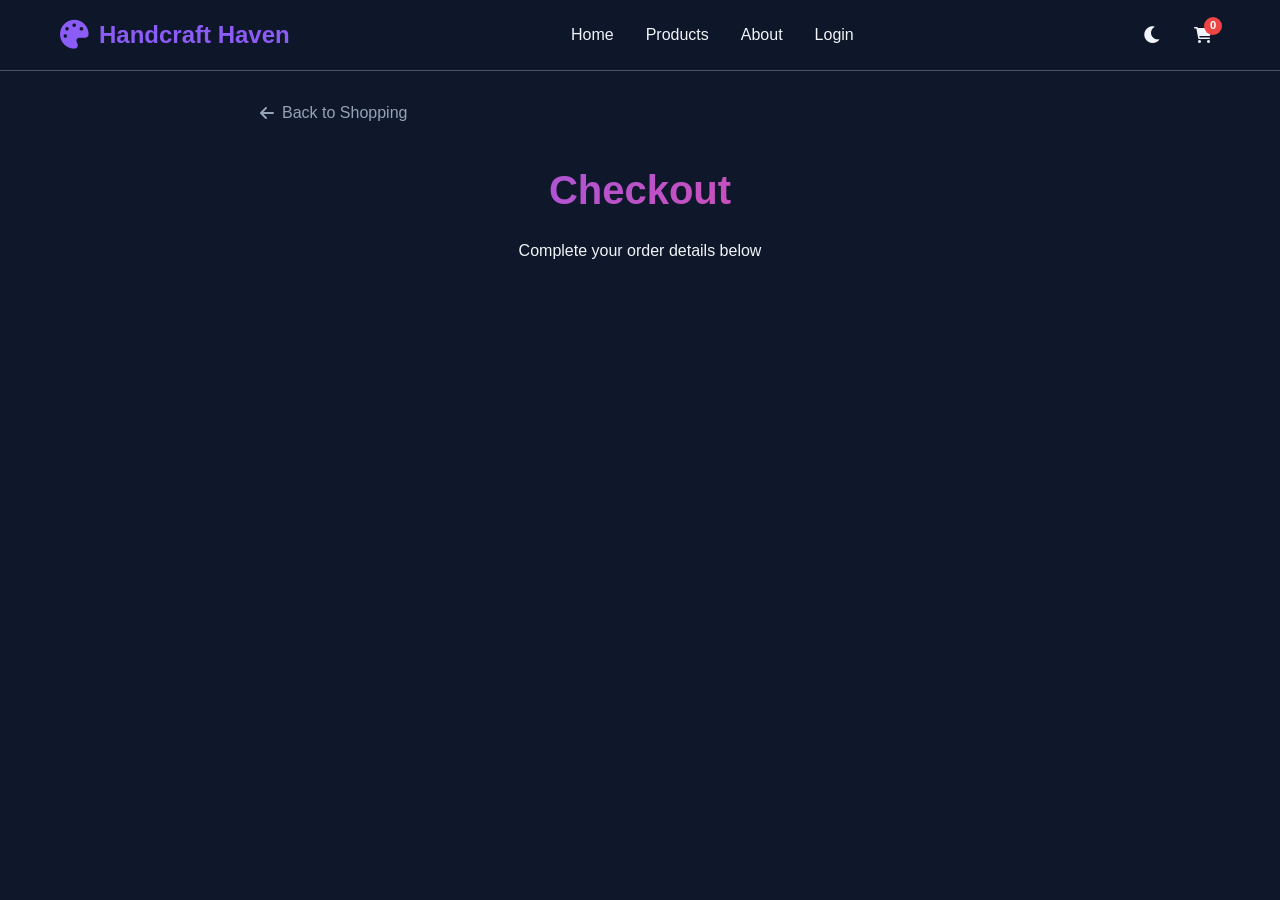
==== checkout.html @ 25b2113e "Major update: Add dark/light mode toggle, shopping cart with sidebar, checkout page, and login page " ====
<!DOCTYPE html>
<html lang="en">
<head>
    <meta charset="UTF-8">
    <meta name="viewport" content="width=device-width, initial-scale=1.0">
    <title>Checkout - Handcraft Haven</title>
    <link rel="stylesheet" href="style.css">
    <link rel="stylesheet" href="https://cdnjs.cloudflare.com/ajax/libs/font-awesome/6.0.0/css/all.min.css">
    <style>
        .checkout-container {
            max-width: 800px;
            margin: 0 auto;
            padding: 100px 20px 50px;
        }

        .checkout-header {
            text-align: center;
            margin-bottom: 3rem;
        }

        .checkout-header h1 {
            font-size: 2.5rem;
            margin-bottom: 1rem;
            background: linear-gradient(135deg, var(--primary-color), var(--secondary-color));
            -webkit-background-clip: text;
            -webkit-text-fill-color: transparent;
            background-clip: text;
        }

        .checkout-content {
            display: grid;
            grid-template-columns: 1fr 1fr;
            gap: 3rem;
            align-items: start;
        }

        .checkout-form {
            background-color: var(--dark-surface);
            padding: 2rem;
            border-radius: 15px;
            border: 1px solid var(--border-color);
        }

        body.light-mode .checkout-form {
            background-color: var(--light-bg);
            border: 1px solid var(--light-border-color);
        }

        .form-group {
            margin-bottom: 1.5rem;
        }

        .form-group label {
            display: block;
            margin-bottom: 0.5rem;
            font-weight: 600;
            color: var(--text-primary);
        }

        .form-group input,
        .form-group textarea {
            width: 100%;
            padding: 12px;
            border: 1px solid var(--border-color);
            border-radius: 8px;
            background-color: var(--dark-bg);
            color: var(--text-primary);
            font-size: 1rem;
            transition: all 0.3s ease;
        }

        body.light-mode .form-group input,
        body.light-mode .form-group textarea {
            background-color: var(--light-surface);
            border: 1px solid var(--light-border-color);
            color: var(--light-text-primary);
        }

        .form-group input:focus,
        .form-group textarea:focus {
            outline: none;
            border-color: var(--primary-color);
            box-shadow: 0 0 0 3px rgba(139, 92, 246, 0.1);
        }

        .form-group textarea {
            resize: vertical;
            min-height: 100px;
        }

        .order-summary {
            background-color: var(--dark-surface);
            padding: 2rem;
            border-radius: 15px;
            border: 1px solid var(--border-color);
            position: sticky;
            top: 100px;
        }

        body.light-mode .order-summary {
            background-color: var(--light-bg);
            border: 1px solid var(--light-border-color);
        }

        .order-summary h2 {
            font-size: 1.5rem;
            margin-bottom: 1.5rem;
            color: var(--primary-color);
        }

        .order-items {
            margin-bottom: 1.5rem;
        }

        .order-item {
            display: flex;
            justify-content: space-between;
            align-items: center;
            padding: 0.75rem 0;
            border-bottom: 1px solid var(--border-color);
        }

        body.light-mode .order-item {
            border-bottom: 1px solid var(--light-border-color);
        }

        .order-item:last-child {
            border-bottom: none;
        }

        .order-item-name {
            font-weight: 500;
        }

        .order-item-price {
            color: var(--accent-color);
            font-weight: bold;
        }

        .order-total {
            display: flex;
            justify-content: space-between;
            align-items: center;
            padding: 1rem 0;
            border-top: 2px solid var(--border-color);
            font-size: 1.2rem;
            font-weight: bold;
            margin-top: 1rem;
        }

        body.light-mode .order-total {
            border-top: 2px solid var(--light-border-color);
        }

        .total-price {
            color: var(--accent-color);
        }

        .confirm-btn {
            width: 100%;
            background: linear-gradient(135deg, #25d366, #128c7e);
            color: white;
            border: none;
            padding: 15px;
            border-radius: 10px;
            font-size: 1.1rem;
            font-weight: bold;
            cursor: pointer;
            transition: all 0.3s ease;
            display: flex;
            align-items: center;
            justify-content: center;
            gap: 10px;
            margin-top: 1.5rem;
        }

        .confirm-btn:hover {
            transform: translateY(-2px);
            box-shadow: 0 10px 25px rgba(37, 211, 102, 0.3);
        }

        .back-to-cart {
            display: inline-flex;
            align-items: center;
            gap: 8px;
            color: var(--text-secondary);
            text-decoration: none;
            margin-bottom: 2rem;
            transition: color 0.3s ease;
        }

        .back-to-cart:hover {
            color: var(--primary-color);
        }

        .empty-checkout {
            text-align: center;
            padding: 3rem;
            color: var(--text-secondary);
        }

        .empty-checkout i {
            font-size: 4rem;
            margin-bottom: 1rem;
            opacity: 0.5;
        }

        .error-message {
            color: var(--error-color);
            font-size: 0.9rem;
            margin-top: 0.5rem;
            display: none;
        }

        .form-group.error input {
            border-color: var(--error-color);
        }

        .form-group.error .error-message {
            display: block;
        }

        @media (max-width: 768px) {
            .checkout-content {
                grid-template-columns: 1fr;
                gap: 2rem;
            }

            .checkout-container {
                padding: 80px 15px 30px;
            }

            .order-summary {
                position: static;
            }

            .checkout-header h1 {
                font-size: 2rem;
            }
        }
    </style>
</head>
<body>
    <!-- Navigation -->
    <nav class="navbar">
        <div class="nav-container">
            <div class="nav-logo">
                <i class="fas fa-palette"></i>
                <span>Handcraft Haven</span>
            </div>
            <ul class="nav-menu">
                <li><a href="index.html" class="nav-link">Home</a></li>
                <li><a href="index.html#products" class="nav-link">Products</a></li>
                <li><a href="index.html#about" class="nav-link">About</a></li>
                <li><a href="login.html" class="nav-link">Login</a></li>
            </ul>
            <div class="nav-actions">
                <button class="theme-toggle" id="themeToggle">
                    <i class="fas fa-moon" id="themeIcon"></i>
                </button>
                <div class="cart-icon" id="cartIcon">
                    <i class="fas fa-shopping-cart"></i>
                    <span class="cart-count" id="cartCount">0</span>
                </div>
                <div class="hamburger">
                    <span></span>
                    <span></span>
                    <span></span>
                </div>
            </div>
        </div>
    </nav>

    <!-- Checkout Section -->
    <section class="checkout-section">
        <div class="checkout-container">
            <a href="index.html" class="back-to-cart">
                <i class="fas fa-arrow-left"></i>
                Back to Shopping
            </a>

            <div class="checkout-header">
                <h1>Checkout</h1>
                <p>Complete your order details below</p>
            </div>

            <div id="checkoutContent">
                <!-- Content will be dynamically loaded -->
            </div>
        </div>
    </section>

    <script src="script.js"></script>
    <script>
        // Checkout Page Specific JavaScript
        class CheckoutPage {
            constructor() {
                this.cart = new ShoppingCart();
                this.checkoutContent = document.getElementById('checkoutContent');
                this.init();
            }

            init() {
                this.loadCheckoutContent();
                this.setupThemeToggle();
            }

            loadCheckoutContent() {
                const cartItems = JSON.parse(localStorage.getItem('cart')) || [];
                
                if (cartItems.length === 0) {
                    this.checkoutContent.innerHTML = `
                        <div class="empty-checkout">
                            <i class="fas fa-shopping-cart"></i>
                            <h2>Your cart is empty</h2>
                            <p>Add some products to your cart before checkout</p>
                            <a href="index.html#products" class="btn-primary">Browse Products</a>
                        </div>
                    `;
                    return;
                }

                this.checkoutContent.innerHTML = `
                    <div class="checkout-content">
                        <div class="checkout-form">
                            <h2>Delivery Information</h2>
                            <form id="checkoutForm">
                                <div class="form-group">
                                    <label for="name">Full Name *</label>
                                    <input type="text" id="name" name="name" required>
                                    <span class="error-message">Please enter your full name</span>
                                </div>

                                <div class="form-group">
                                    <label for="phone">Phone Number *</label>
                                    <input type="tel" id="phone" name="phone" placeholder="+977-XXXXXXXXX" required>
                                    <span class="error-message">Please enter a valid phone number</span>
                                </div>

                                <div class="form-group">
                                    <label for="address">Delivery Address *</label>
                                    <textarea id="address" name="address" placeholder="Enter your complete delivery address" required></textarea>
                                    <span class="error-message">Please enter your delivery address</span>
                                </div>
                            </form>
                        </div>

                        <div class="order-summary">
                            <h2>Order Summary</h2>
                            <div class="order-items">
                                ${cartItems.map(item => `
                                    <div class="order-item">
                                        <span class="order-item-name">${item.name} x${item.quantity}</span>
                                        <span class="order-item-price">NPR ${item.price * item.quantity}</span>
                                    </div>
                                `).join('')}
                            </div>
                            <div class="order-total">
                                <span>Total:</span>
                                <span class="total-price">NPR ${this.cart.getTotal()}</span>
                            </div>
                            <button class="confirm-btn" onclick="checkoutPage.confirmOrder()">
                                <i class="fab fa-whatsapp"></i>
                                Confirm Order via WhatsApp
                            </button>
                        </div>
                    </div>
                `;

                this.setupFormValidation();
            }

            setupFormValidation() {
                const form = document.getElementById('checkoutForm');
                const inputs = form.querySelectorAll('input, textarea');

                inputs.forEach(input => {
                    input.addEventListener('blur', () => this.validateField(input));
                    input.addEventListener('input', () => {
                        if (input.parentElement.classList.contains('error')) {
                            this.validateField(input);
                        }
                    });
                });
            }

            validateField(field) {
                const formGroup = field.parentElement;
                const value = field.value.trim();

                formGroup.classList.remove('error');

                if (!value) {
                    formGroup.classList.add('error');
                    return false;
                }

                if (field.type === 'tel') {
                    const phoneRegex = /^(\+977[-\s]?)?98\d{8}$/;
                    if (!phoneRegex.test(value.replace(/[\s-]/g, ''))) {
                        formGroup.classList.add('error');
                        return false;
                    }
                }

                return true;
            }

            validateForm() {
                const form = document.getElementById('checkoutForm');
                const inputs = form.querySelectorAll('input, textarea');
                let isValid = true;

                inputs.forEach(input => {
                    if (!this.validateField(input)) {
                        isValid = false;
                    }
                });

                return isValid;
            }

            confirmOrder() {
                if (!this.validateForm()) {
                    this.showError('Please fill in all required fields correctly');
                    return;
                }

                const formData = {
                    name: document.getElementById('name').value.trim(),
                    phone: document.getElementById('phone').value.trim(),
                    address: document.getElementById('address').value.trim()
                };

                const cartItems = JSON.parse(localStorage.getItem('cart')) || [];

                // Send order via WhatsApp
                this.sendWhatsAppOrder(formData, cartItems);
            }

            sendWhatsAppOrder(customerDetails, orderItems) {
                const phoneNumber = '+9779847244773';
                
                const itemsList = orderItems.map(item => 
                    `🛍️ ${item.name} x${item.quantity} - NPR ${item.price * item.quantity}`
                ).join('\n');
                
                const totalAmount = orderItems.reduce((total, item) => total + (item.price * item.quantity), 0);
                
                const message = `🛒 *NEW ORDER - Handcraft Haven*

👤 *Customer Details:*
Name: ${customerDetails.name}
Phone: ${customerDetails.phone}
Address: ${customerDetails.address}

📦 *Order Details:*
${itemsList}

💰 *Total Amount:* NPR ${totalAmount}

📍 *Delivery Address:* ${customerDetails.address}

📞 *Contact:* ${customerDetails.phone}

Thank you for your order! 🎉`;
                
                const encodedMessage = encodeURIComponent(message);
                const whatsappUrl = `https://wa.me/${phoneNumber.replace('+', '')}?text=${encodedMessage}`;
                
                // Clear cart after successful order
                localStorage.removeItem('cart');
                
                // Open WhatsApp
                window.open(whatsappUrl, '_blank');
                
                // Redirect to home after a delay
                setTimeout(() => {
                    window.location.href = 'index.html';
                }, 2000);
            }

            showError(message) {
                const notification = document.createElement('div');
                notification.className = 'notification';
                notification.textContent = message;
                
                notification.style.cssText = `
                    position: fixed;
                    top: 100px;
                    right: 20px;
                    background: linear-gradient(135deg, #ef4444, #dc2626);
                    color: white;
                    padding: 15px 25px;
                    border-radius: 10px;
                    box-shadow: 0 10px 25px rgba(239, 68, 68, 0.3);
                    z-index: 10000;
                    font-weight: 600;
                    animation: slideIn 0.3s ease-out;
                    max-width: 300px;
                `;
                
                document.body.appendChild(notification);
                
                setTimeout(() => {
                    notification.style.animation = 'slideOut 0.3s ease-out';
                    setTimeout(() => {
                        notification.remove();
                    }, 300);
                }, 3000);
            }

            setupThemeToggle() {
                const themeToggle = document.getElementById('themeToggle');
                const themeIcon = document.getElementById('themeIcon');
                const body = document.body;

                // Load saved theme
                const savedTheme = localStorage.getItem('theme');
                if (savedTheme === 'light') {
                    body.classList.add('light-mode');
                    themeIcon.className = 'fas fa-sun';
                }

                themeToggle.addEventListener('click', () => {
                    const isLightMode = body.classList.toggle('light-mode');
                    
                    if (isLightMode) {
                        themeIcon.className = 'fas fa-sun';
                        localStorage.setItem('theme', 'light');
                    } else {
                        themeIcon.className = 'fas fa-moon';
                        localStorage.setItem('theme', 'dark');
                    }
                });
            }
        }

        // Initialize checkout page
        const checkoutPage = new CheckoutPage();

        // Mobile Navigation
        const hamburger = document.querySelector('.hamburger');
        const navMenu = document.querySelector('.nav-menu');
        const navLinks = document.querySelectorAll('.nav-link');

        hamburger.addEventListener('click', () => {
            hamburger.classList.toggle('active');
            navMenu.classList.toggle('active');
        });

        navLinks.forEach(link => {
            link.addEventListener('click', () => {
                hamburger.classList.remove('active');
                navMenu.classList.remove('active');
            });
        });

        // Cart functionality
        document.getElementById('cartIcon').addEventListener('click', () => {
            window.location.href = 'index.html';
        });
    </script>
</body>
</html>
---- style.css ----
/* Reset and Base Styles */
* {
    margin: 0;
    padding: 0;
    box-sizing: border-box;
}

:root {
  --primary-color: #8b5cf6;
  --secondary-color: #ec4899;
  --accent-color: #10b981;
  --success-color: #22c55e;
  --warning-color: #f59e0b;
  --error-color: #ef4444;
  
  /* Dark mode variables */
  --dark-bg: #0f172a;
  --dark-surface: #1e293b;
  --dark-surface-light: #334155;
  --text-primary: #f1f5f9;
  --text-secondary: #94a3b8;
  --border-color: #475569;
  
  /* Light mode variables */
  --light-bg: #ffffff;
  --light-surface: #f8fafc;
  --light-surface-light: #e2e8f0;
  --light-text-primary: #1e293b;
  --light-text-secondary: #64748b;
  --light-border-color: #cbd5e1;
}

/* Apply theme variables */
body {
  background-color: var(--dark-bg);
  color: var(--text-primary);
}

body.light-mode {
  background-color: var(--light-bg);
  color: var(--light-text-primary);
}

body.light-mode .navbar {
  background-color: rgba(255, 255, 255, 0.95);
  border-bottom: 1px solid var(--light-border-color);
}

body.light-mode .nav-logo,
body.light-mode .nav-link:hover {
  color: var(--primary-color);
}

body.light-mode .nav-link {
  color: var(--light-text-primary);
}

body.light-mode .hamburger span {
  background-color: var(--light-text-primary);
}

body.light-mode .hero {
  background: linear-gradient(135deg, var(--light-bg) 0%, var(--light-surface) 100%);
}

body.light-mode .hero::before {
  background: radial-gradient(circle at 20% 50%, rgba(139, 92, 246, 0.05) 0%, transparent 50%);
}

body.light-mode .products {
  background-color: var(--light-surface);
}

body.light-mode .product-card {
  background-color: var(--light-bg);
  border: 1px solid var(--light-border-color);
}

body.light-mode .product-card:hover {
  border-color: var(--primary-color);
}

body.light-mode .about {
  background-color: var(--light-bg);
}

body.light-mode .footer {
  background-color: var(--light-surface);
  border-top: 1px solid var(--light-border-color);
}

body.light-mode .footer-section p {
  color: var(--light-text-secondary);
}

body.light-mode .social-links a {
  background-color: var(--light-bg);
  border: 1px solid var(--light-border-color);
  color: var(--light-text-secondary);
}

body.light-mode .footer-bottom {
  color: var(--light-text-secondary);
  border-top: 1px solid var(--light-border-color);
}

/* Theme toggle button */
.theme-toggle {
  background: none;
  border: none;
  color: var(--text-primary);
  font-size: 1.2rem;
  cursor: pointer;
  padding: 8px;
  border-radius: 50%;
  transition: all 0.3s ease;
  display: flex;
  align-items: center;
  justify-content: center;
}

.theme-toggle:hover {
  background-color: rgba(139, 92, 246, 0.1);
  color: var(--primary-color);
}

/* Cart icon in navbar */
.cart-icon {
  position: relative;
  cursor: pointer;
  padding: 8px;
  border-radius: 50%;
  transition: all 0.3s ease;
  display: flex;
  align-items: center;
  justify-content: center;
}

.cart-icon:hover {
  background-color: rgba(139, 92, 246, 0.1);
  color: var(--primary-color);
}

.cart-count {
  position: absolute;
  top: -2px;
  right: -2px;
  background: var(--error-color);
  color: white;
  border-radius: 50%;
  width: 18px;
  height: 18px;
  display: flex;
  align-items: center;
  justify-content: center;
  font-size: 0.7rem;
  font-weight: bold;
  min-width: 18px;
}

/* Cart sidebar */
.cart-sidebar {
  position: fixed;
  top: 0;
  right: -400px;
  width: 400px;
  height: 100vh;
  background-color: var(--dark-surface);
  border-left: 1px solid var(--border-color);
  z-index: 2000;
  transition: right 0.3s ease;
  display: flex;
  flex-direction: column;
}

body.light-mode .cart-sidebar {
  background-color: var(--light-bg);
  border-left: 1px solid var(--light-border-color);
}

.cart-sidebar.open {
  right: 0;
}

.cart-header {
  padding: 20px;
  border-bottom: 1px solid var(--border-color);
  display: flex;
  justify-content: space-between;
  align-items: center;
}

body.light-mode .cart-header {
  border-bottom: 1px solid var(--light-border-color);
}

.cart-title {
  font-size: 1.5rem;
  font-weight: bold;
  color: var(--primary-color);
}

.close-cart {
  background: none;
  border: none;
  color: var(--text-primary);
  font-size: 1.5rem;
  cursor: pointer;
  padding: 5px;
  border-radius: 50%;
  transition: all 0.3s ease;
}

.close-cart:hover {
  background-color: rgba(239, 68, 68, 0.1);
  color: var(--error-color);
}

.cart-items {
  flex: 1;
  overflow-y: auto;
  padding: 20px;
}

.cart-item {
  display: flex;
  gap: 15px;
  margin-bottom: 20px;
  padding: 15px;
  background-color: var(--dark-bg);
  border-radius: 10px;
  border: 1px solid var(--border-color);
}

body.light-mode .cart-item {
  background-color: var(--light-surface);
  border: 1px solid var(--light-border-color);
}

.cart-item-info {
  flex: 1;
}

.cart-item-name {
  font-weight: bold;
  margin-bottom: 5px;
}

.cart-item-price {
  color: var(--accent-color);
  font-weight: bold;
}

.quantity-controls {
  display: flex;
  align-items: center;
  gap: 10px;
  margin-top: 10px;
}

.quantity-btn {
  background: var(--primary-color);
  color: white;
  border: none;
  width: 25px;
  height: 25px;
  border-radius: 50%;
  cursor: pointer;
  display: flex;
  align-items: center;
  justify-content: center;
  font-size: 0.8rem;
  transition: all 0.3s ease;
}

.quantity-btn:hover {
  background: var(--secondary-color);
  transform: scale(1.1);
}

.quantity-value {
  font-weight: bold;
  min-width: 20px;
  text-align: center;
}

.remove-item {
  background: none;
  border: none;
  color: var(--error-color);
  cursor: pointer;
  padding: 5px;
  border-radius: 50%;
  transition: all 0.3s ease;
}

.remove-item:hover {
  background-color: rgba(239, 68, 68, 0.1);
}

.cart-footer {
  padding: 20px;
  border-top: 1px solid var(--border-color);
}

body.light-mode .cart-footer {
  border-top: 1px solid var(--light-border-color);
}

.cart-total {
  display: flex;
  justify-content: space-between;
  align-items: center;
  margin-bottom: 15px;
  font-size: 1.2rem;
  font-weight: bold;
}

.total-price {
  color: var(--accent-color);
}

.checkout-btn {
  width: 100%;
  background: linear-gradient(135deg, var(--primary-color), var(--secondary-color));
  color: white;
  border: none;
  padding: 15px;
  border-radius: 10px;
  font-size: 1.1rem;
  font-weight: bold;
  cursor: pointer;
  transition: all 0.3s ease;
}

.checkout-btn:hover {
  transform: translateY(-2px);
  box-shadow: 0 10px 25px rgba(139, 92, 246, 0.3);
}

.empty-cart {
  text-align: center;
  padding: 40px 20px;
  color: var(--text-secondary);
}

.empty-cart i {
  font-size: 3rem;
  margin-bottom: 15px;
  opacity: 0.5;
}

/* Overlay */
.overlay {
  position: fixed;
  top: 0;
  left: 0;
  width: 100%;
  height: 100%;
  background-color: rgba(0, 0, 0, 0.5);
  z-index: 1999;
  display: none;
}

.overlay.active {
  display: block;
}

body {
    font-family: 'Segoe UI', Tahoma, Geneva, Verdana, sans-serif;
    background-color: var(--dark-bg);
    color: var(--text-primary);
    line-height: 1.6;
    overflow-x: hidden;
}

.container {
    max-width: 1200px;
    margin: 0 auto;
    padding: 0 20px;
}

/* Navigation */
.navbar {
    background-color: rgba(15, 23, 42, 0.95);
    backdrop-filter: blur(10px);
    position: fixed;
    top: 0;
    width: 100%;
    z-index: 1000;
    border-bottom: 1px solid var(--border-color);
}

.nav-container {
    max-width: 1200px;
    margin: 0 auto;
    padding: 0 20px;
    display: flex;
    justify-content: space-between;
    align-items: center;
    height: 70px;
}

.nav-actions {
    display: flex;
    align-items: center;
    gap: 1rem;
}

.nav-logo {
    display: flex;
    align-items: center;
    gap: 10px;
    font-size: 1.5rem;
    font-weight: bold;
    color: var(--primary-color);
}

.nav-logo i {
    font-size: 1.8rem;
}

.nav-menu {
    display: flex;
    list-style: none;
    gap: 2rem;
}

.nav-link {
    color: var(--text-primary);
    text-decoration: none;
    font-weight: 500;
    transition: color 0.3s ease;
    position: relative;
}

.nav-link:hover {
    color: var(--primary-color);
}

.nav-link::after {
    content: '';
    position: absolute;
    bottom: -5px;
    left: 0;
    width: 0;
    height: 2px;
    background-color: var(--primary-color);
    transition: width 0.3s ease;
}

.nav-link:hover::after {
    width: 100%;
}

.hamburger {
    display: none;
    flex-direction: column;
    cursor: pointer;
}

.hamburger span {
    width: 25px;
    height: 3px;
    background-color: var(--text-primary);
    margin: 3px 0;
    transition: 0.3s;
}

/* Hero Section */
.hero {
    min-height: 100vh;
    display: flex;
    align-items: center;
    background: linear-gradient(135deg, var(--dark-bg) 0%, var(--dark-surface) 100%);
    position: relative;
    overflow: hidden;
}

.hero::before {
    content: '';
    position: absolute;
    top: 0;
    left: 0;
    right: 0;
    bottom: 0;
    background: radial-gradient(circle at 20% 50%, rgba(139, 92, 246, 0.1) 0%, transparent 50%);
}

.hero-container {
    max-width: 1200px;
    margin: 0 auto;
    padding: 0 20px;
    display: grid;
    grid-template-columns: 1fr 1fr;
    gap: 4rem;
    align-items: center;
    position: relative;
    z-index: 1;
}

.hero-content h1 {
    font-size: 3.5rem;
    font-weight: bold;
    margin-bottom: 1rem;
    background: linear-gradient(135deg, var(--primary-color), var(--secondary-color));
    -webkit-background-clip: text;
    -webkit-text-fill-color: transparent;
    background-clip: text;
}

.hero-content p {
    font-size: 1.2rem;
    color: var(--text-secondary);
    margin-bottom: 2rem;
    line-height: 1.8;
}

.hero-buttons {
    display: flex;
    gap: 1rem;
    flex-wrap: wrap;
}

.btn-primary, .btn-secondary {
    padding: 12px 30px;
    border-radius: 50px;
    text-decoration: none;
    font-weight: 600;
    transition: all 0.3s ease;
    display: inline-flex;
    align-items: center;
    gap: 8px;
}

.btn-primary {
    background: linear-gradient(135deg, var(--primary-color), var(--secondary-color));
    color: white;
    border: none;
}

.btn-primary:hover {
    transform: translateY(-2px);
    box-shadow: 0 10px 25px rgba(139, 92, 246, 0.3);
}

.btn-secondary {
    background-color: transparent;
    color: var(--text-primary);
    border: 2px solid var(--border-color);
}

.btn-secondary:hover {
    border-color: var(--primary-color);
    color: var(--primary-color);
}

.hero-image {
    display: flex;
    justify-content: center;
    align-items: center;
}

.hero-image i {
    font-size: 15rem;
    color: var(--primary-color);
    opacity: 0.3;
    animation: float 6s ease-in-out infinite;
}

@keyframes float {
    0%, 100% { transform: translateY(0px); }
    50% { transform: translateY(-20px); }
}

/* Products Section */
.products {
    padding: 100px 0;
    background-color: var(--dark-surface);
}

.products h2 {
    text-align: center;
    font-size: 2.5rem;
    margin-bottom: 1rem;
    background: linear-gradient(135deg, var(--primary-color), var(--secondary-color));
    -webkit-background-clip: text;
    -webkit-text-fill-color: transparent;
    background-clip: text;
}

.products > .container > p {
    text-align: center;
    color: var(--text-secondary);
    margin-bottom: 3rem;
    font-size: 1.1rem;
}

.products-grid {
    display: grid;
    grid-template-columns: repeat(auto-fit, minmax(300px, 1fr));
    gap: 2rem;
}

.product-card {
    background-color: var(--dark-bg);
    border: 1px solid var(--border-color);
    border-radius: 15px;
    padding: 2rem;
    text-align: center;
    transition: all 0.3s ease;
    position: relative;
    overflow: hidden;
}

.product-card::before {
    content: '';
    position: absolute;
    top: 0;
    left: 0;
    right: 0;
    height: 4px;
    background: linear-gradient(135deg, var(--primary-color), var(--secondary-color));
}

.product-card:hover {
    transform: translateY(-5px);
    border-color: var(--primary-color);
    box-shadow: 0 15px 30px rgba(139, 92, 246, 0.2);
}

.product-icon {
    width: 80px;
    height: 80px;
    margin: 0 auto 1.5rem;
    background: linear-gradient(135deg, var(--primary-color), var(--secondary-color));
    border-radius: 50%;
    display: flex;
    align-items: center;
    justify-content: center;
}

.product-icon i {
    font-size: 2rem;
    color: white;
}

.product-card h3 {
    font-size: 1.5rem;
    margin-bottom: 1rem;
    color: var(--text-primary);
}

.product-description {
    color: var(--text-secondary);
    margin-bottom: 1.5rem;
    line-height: 1.6;
}

.product-price {
    font-size: 1.8rem;
    font-weight: bold;
    color: var(--accent-color);
    margin-bottom: 1.5rem;
}

.btn-add-cart {
    background: linear-gradient(135deg, var(--primary-color), var(--secondary-color));
    color: white;
    border: none;
    padding: 12px 24px;
    border-radius: 50px;
    font-weight: 600;
    cursor: pointer;
    transition: all 0.3s ease;
    display: inline-flex;
    align-items: center;
    gap: 8px;
    text-decoration: none;
}

.btn-add-cart:hover {
    transform: translateY(-2px);
    box-shadow: 0 10px 25px rgba(139, 92, 246, 0.3);
}

.btn-whatsapp {
    background-color: #25d366;
    color: white;
    border: none;
    padding: 12px 24px;
    border-radius: 50px;
    font-weight: 600;
    cursor: pointer;
    transition: all 0.3s ease;
    display: inline-flex;
    align-items: center;
    gap: 8px;
    text-decoration: none;
}

.btn-whatsapp:hover {
    background-color: #128c7e;
    transform: translateY(-2px);
    box-shadow: 0 10px 25px rgba(37, 211, 102, 0.3);
}

/* About Section */
.about {
    padding: 100px 0;
    background-color: var(--dark-bg);
}

.about-content {
    display: grid;
    grid-template-columns: 1fr 1fr;
    gap: 4rem;
    align-items: center;
}

.about-text h2 {
    font-size: 2.5rem;
    margin-bottom: 1.5rem;
    background: linear-gradient(135deg, var(--primary-color), var(--secondary-color));
    -webkit-background-clip: text;
    -webkit-text-fill-color: transparent;
    background-clip: text;
}

.about-text h3 {
    font-size: 1.5rem;
    margin: 2rem 0 1rem;
    color: var(--primary-color);
}

.about-text p {
    color: var(--text-secondary);
    margin-bottom: 1.5rem;
    line-height: 1.8;
}

.about-text ul {
    list-style: none;
}

.about-text ul li {
    display: flex;
    align-items: center;
    gap: 1rem;
    margin-bottom: 1rem;
    color: var(--text-secondary);
}

.about-text ul li i {
    color: var(--success-color);
    font-size: 1.2rem;
}

.about-image {
    display: flex;
    justify-content: center;
    align-items: center;
}

.about-image i {
    font-size: 12rem;
    color: var(--primary-color);
    opacity: 0.2;
}

/* Footer */
.footer {
    background-color: var(--dark-surface);
    border-top: 1px solid var(--border-color);
    padding: 50px 0 20px;
}

.footer-content {
    display: grid;
    grid-template-columns: repeat(auto-fit, minmax(250px, 1fr));
    gap: 2rem;
    margin-bottom: 2rem;
}

.footer-section h3, .footer-section h4 {
    color: var(--primary-color);
    margin-bottom: 1rem;
}

.footer-section p {
    color: var(--text-secondary);
    margin-bottom: 0.5rem;
    display: flex;
    align-items: center;
    gap: 0.5rem;
}

.footer-section i {
    color: var(--primary-color);
}

.social-links {
    display: flex;
    gap: 1rem;
}

.social-links a {
    width: 40px;
    height: 40px;
    background-color: var(--dark-bg);
    border: 1px solid var(--border-color);
    border-radius: 50%;
    display: flex;
    align-items: center;
    justify-content: center;
    color: var(--text-secondary);
    text-decoration: none;
    transition: all 0.3s ease;
}

.social-links a:hover {
    background-color: var(--primary-color);
    color: white;
    transform: translateY(-2px);
}

.footer-bottom {
    text-align: center;
    padding-top: 2rem;
    border-top: 1px solid var(--border-color);
    color: var(--text-secondary);
}

/* Responsive Design */
@media (max-width: 768px) {
    .nav-menu {
        position: fixed;
        left: -100%;
        top: 70px;
        flex-direction: column;
        background-color: var(--dark-surface);
        width: 100%;
        text-align: center;
        transition: 0.3s;
        box-shadow: 0 10px 27px rgba(0, 0, 0, 0.05);
        padding: 2rem 0;
        border-top: 1px solid var(--border-color);
    }

    body.light-mode .nav-menu {
        background-color: var(--light-bg);
        border-top: 1px solid var(--light-border-color);
    }

    .nav-menu.active {
        left: 0;
    }

    .hamburger {
        display: flex;
    }

    .hamburger.active span:nth-child(2) {
        opacity: 0;
    }

    .hamburger.active span:nth-child(1) {
        transform: translateY(8px) rotate(45deg);
    }

    .hamburger.active span:nth-child(3) {
        transform: translateY(-8px) rotate(-45deg);
    }

    .nav-actions {
        gap: 0.5rem;
    }

    .hero-container {
        grid-template-columns: 1fr;
        text-align: center;
        gap: 2rem;
    }

    .hero-content h1 {
        font-size: 2.5rem;
    }

    .hero-image i {
        font-size: 8rem;
    }

    .hero-buttons {
        justify-content: center;
    }

    .about-content {
        grid-template-columns: 1fr;
        text-align: center;
        gap: 2rem;
    }

    .about-image i {
        font-size: 8rem;
    }

    .products {
        padding: 60px 0;
    }

    .about {
        padding: 60px 0;
    }

    .products-grid {
        grid-template-columns: 1fr;
        gap: 1.5rem;
    }

    .product-card {
        padding: 1.5rem;
    }

    .cart-sidebar {
        width: 100%;
        right: -100%;
    }

    .checkout-content {
        grid-template-columns: 1fr;
        gap: 2rem;
    }

    .order-summary {
        position: static;
    }
}

@media (max-width: 480px) {
    .hero-content h1 {
        font-size: 2rem;
    }

    .hero-content p {
        font-size: 1rem;
    }

    .products h2, .about-text h2 {
        font-size: 2rem;
    }

    .container {
        padding: 0 15px;
    }

    .nav-container {
        padding: 0 15px;
    }

    .hero-buttons {
        flex-direction: column;
        align-items: center;
    }

    .btn-primary, .btn-secondary {
        width: 200px;
        justify-content: center;
    }
}

/* Smooth Scrolling */
html {
    scroll-behavior: smooth;
}

/* Loading Animation */
@keyframes fadeIn {
    from {
        opacity: 0;
        transform: translateY(20px);
    }
    to {
        opacity: 1;
        transform: translateY(0);
    }
}

.product-card {
    animation: fadeIn 0.6s ease-out;
}

.product-card:nth-child(1) { animation-delay: 0.1s; }
.product-card:nth-child(2) { animation-delay: 0.2s; }
.product-card:nth-child(3) { animation-delay: 0.3s; }
.product-card:nth-child(4) { animation-delay: 0.4s; }
.product-card:nth-child(5) { animation-delay: 0.5s; }
.product-card:nth-child(6) { animation-delay: 0.6s; }
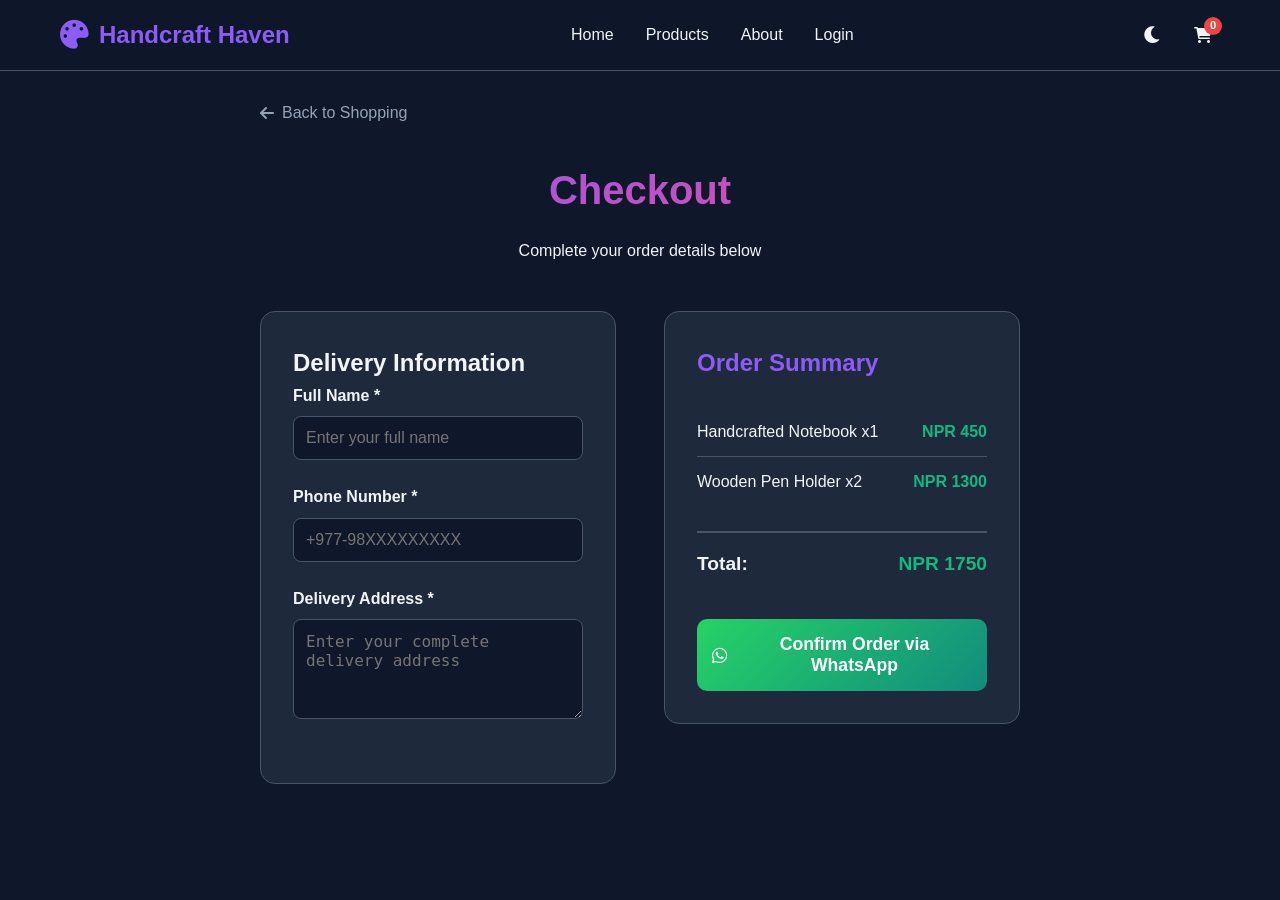
==== commit 0570ae8d: "COMPLETE REWRITE: New checkout page from scratch - Delete old checkout.html and create completely ne" ====
--- a/checkout.html
+++ b/checkout.html
@@ -191,18 +191,6 @@
 
         .back-to-cart:hover {
             color: var(--primary-color);
-        }
-
-        .empty-checkout {
-            text-align: center;
-            padding: 3rem;
-            color: var(--text-secondary);
-        }
-
-        .empty-checkout i {
-            font-size: 4rem;
-            margin-bottom: 1rem;
-            opacity: 0.5;
         }
 
         .error-message {
@@ -285,280 +273,249 @@
             </div>
 
             <div id="checkoutContent">
-                <!-- Content will be dynamically loaded -->
+                <!-- Content will be loaded here -->
             </div>
         </div>
     </section>
 
-    <script src="script.js"></script>
     <script>
-        // Checkout Page Specific JavaScript
-        class CheckoutPage {
-            constructor() {
-                this.cart = new ShoppingCart();
-                this.checkoutContent = document.getElementById('checkoutContent');
-                this.init();
-            }
-
-            init() {
-                this.loadCheckoutContent();
-                this.setupThemeToggle();
-            }
-
-            loadCheckoutContent() {
-                const cartItems = JSON.parse(localStorage.getItem('cart')) || [];
-                
-                if (cartItems.length === 0) {
-                    this.checkoutContent.innerHTML = `
-                        <div class="empty-checkout">
-                            <i class="fas fa-shopping-cart"></i>
-                            <h2>Your cart is empty</h2>
-                            <p>Add some products to your cart before checkout</p>
-                            <a href="index.html#products" class="btn-primary">Browse Products</a>
+        // Global cart data - fallback if sessionStorage is empty
+        let cartData = [];
+
+        // Try to get cart from sessionStorage first
+        try {
+            const sessionCart = sessionStorage.getItem('cart');
+            if (sessionCart) {
+                cartData = JSON.parse(sessionCart);
+            }
+        } catch (e) {
+            console.log('SessionStorage not available, using fallback');
+        }
+
+        // Fallback: If no cart data, create sample data for testing
+        if (cartData.length === 0) {
+            cartData = [
+                { name: 'Handcrafted Notebook', price: 450, quantity: 1 },
+                { name: 'Wooden Pen Holder', price: 650, quantity: 2 }
+            ];
+        }
+
+        // Initialize checkout page
+        function initCheckout() {
+            const checkoutContent = document.getElementById('checkoutContent');
+            
+            // Generate order summary HTML
+            const orderItemsHTML = cartData.map(item => `
+                <div class="order-item">
+                    <span class="order-item-name">${item.name} x${item.quantity}</span>
+                    <span class="order-item-price">NPR ${item.price * item.quantity}</span>
+                </div>
+            `).join('');
+
+            // Calculate total
+            const total = cartData.reduce((sum, item) => sum + (item.price * item.quantity), 0);
+
+            // Set checkout content
+            checkoutContent.innerHTML = `
+                <div class="checkout-content">
+                    <div class="checkout-form">
+                        <h2>Delivery Information</h2>
+                        <form id="checkoutForm">
+                            <div class="form-group">
+                                <label for="name">Full Name *</label>
+                                <input type="text" id="name" name="name" placeholder="Enter your full name" required>
+                                <span class="error-message">Please enter your full name</span>
+                            </div>
+
+                            <div class="form-group">
+                                <label for="phone">Phone Number *</label>
+                                <input type="tel" id="phone" name="phone" placeholder="+977-98XXXXXXXXX" required>
+                                <span class="error-message">Please enter a valid phone number</span>
+                            </div>
+
+                            <div class="form-group">
+                                <label for="address">Delivery Address *</label>
+                                <textarea id="address" name="address" placeholder="Enter your complete delivery address" required></textarea>
+                                <span class="error-message">Please enter your delivery address</span>
+                            </div>
+                        </form>
+                    </div>
+
+                    <div class="order-summary">
+                        <h2>Order Summary</h2>
+                        <div class="order-items">
+                            ${orderItemsHTML}
                         </div>
-                    `;
-                    return;
-                }
-
-                this.checkoutContent.innerHTML = `
-                    <div class="checkout-content">
-                        <div class="checkout-form">
-                            <h2>Delivery Information</h2>
-                            <form id="checkoutForm">
-                                <div class="form-group">
-                                    <label for="name">Full Name *</label>
-                                    <input type="text" id="name" name="name" required>
-                                    <span class="error-message">Please enter your full name</span>
-                                </div>
-
-                                <div class="form-group">
-                                    <label for="phone">Phone Number *</label>
-                                    <input type="tel" id="phone" name="phone" placeholder="+977-XXXXXXXXX" required>
-                                    <span class="error-message">Please enter a valid phone number</span>
-                                </div>
-
-                                <div class="form-group">
-                                    <label for="address">Delivery Address *</label>
-                                    <textarea id="address" name="address" placeholder="Enter your complete delivery address" required></textarea>
-                                    <span class="error-message">Please enter your delivery address</span>
-                                </div>
-                            </form>
+                        <div class="order-total">
+                            <span>Total:</span>
+                            <span class="total-price">NPR ${total}</span>
                         </div>
-
-                        <div class="order-summary">
-                            <h2>Order Summary</h2>
-                            <div class="order-items">
-                                ${cartItems.map(item => `
-                                    <div class="order-item">
-                                        <span class="order-item-name">${item.name} x${item.quantity}</span>
-                                        <span class="order-item-price">NPR ${item.price * item.quantity}</span>
-                                    </div>
-                                `).join('')}
-                            </div>
-                            <div class="order-total">
-                                <span>Total:</span>
-                                <span class="total-price">NPR ${this.cart.getTotal()}</span>
-                            </div>
-                            <button class="confirm-btn" onclick="checkoutPage.confirmOrder()">
-                                <i class="fab fa-whatsapp"></i>
-                                Confirm Order via WhatsApp
-                            </button>
-                        </div>
+                        <button class="confirm-btn" onclick="confirmOrder()">
+                            <i class="fab fa-whatsapp"></i>
+                            Confirm Order via WhatsApp
+                        </button>
                     </div>
-                `;
-
-                this.setupFormValidation();
-            }
-
-            setupFormValidation() {
-                const form = document.getElementById('checkoutForm');
-                const inputs = form.querySelectorAll('input, textarea');
-
-                inputs.forEach(input => {
-                    input.addEventListener('blur', () => this.validateField(input));
-                    input.addEventListener('input', () => {
-                        if (input.parentElement.classList.contains('error')) {
-                            this.validateField(input);
-                        }
-                    });
+                </div>
+            `;
+
+            setupFormValidation();
+        }
+
+        function setupFormValidation() {
+            const form = document.getElementById('checkoutForm');
+            const inputs = form.querySelectorAll('input, textarea');
+            
+            inputs.forEach(input => {
+                input.addEventListener('blur', () => validateField(input));
+                input.addEventListener('input', () => {
+                    if (input.parentElement.classList.contains('error')) {
+                        validateField(input);
+                    }
                 });
-            }
-
-            validateField(field) {
-                const formGroup = field.parentElement;
-                const value = field.value.trim();
-
-                formGroup.classList.remove('error');
-
-                if (!value) {
+            });
+        }
+
+        function validateField(field) {
+            const formGroup = field.parentElement;
+            const value = field.value.trim();
+
+            formGroup.classList.remove('error');
+
+            if (!value) {
+                formGroup.classList.add('error');
+                return false;
+            }
+
+            if (field.type === 'tel') {
+                const phoneRegex = /^(\+977[-\s]?)?98\d{8}$/;
+                if (!phoneRegex.test(value.replace(/[\s-]/g, ''))) {
                     formGroup.classList.add('error');
                     return false;
                 }
-
-                if (field.type === 'tel') {
-                    const phoneRegex = /^(\+977[-\s]?)?98\d{8}$/;
-                    if (!phoneRegex.test(value.replace(/[\s-]/g, ''))) {
-                        formGroup.classList.add('error');
-                        return false;
-                    }
+            }
+
+            return true;
+        }
+
+        function validateForm() {
+            const form = document.getElementById('checkoutForm');
+            const inputs = form.querySelectorAll('input[required], textarea[required]');
+            let isValid = true;
+
+            inputs.forEach(input => {
+                if (!validateField(input)) {
+                    isValid = false;
                 }
-
-                return true;
-            }
-
-            validateForm() {
-                const form = document.getElementById('checkoutForm');
-                const inputs = form.querySelectorAll('input, textarea');
-                let isValid = true;
-
-                inputs.forEach(input => {
-                    if (!this.validateField(input)) {
-                        isValid = false;
-                    }
+            });
+
+            return isValid;
+        }
+
+        function confirmOrder() {
+            if (!validateForm()) {
+                showError('Please fill in all required fields correctly');
+                return;
+            }
+
+            const name = document.getElementById('name').value.trim();
+            const phone = document.getElementById('phone').value.trim();
+            const address = document.getElementById('address').value.trim();
+
+            // Build items list for message
+            const itemsList = cartData.map(item => 
+                `${item.name} (x${item.quantity}) - NPR ${item.price * item.quantity}`
+            ).join(', ');
+
+            // Calculate total
+            const total = cartData.reduce((sum, item) => sum + (item.price * item.quantity), 0);
+
+            // Build WhatsApp message
+            const message = `Hello! New order from ${name}, Phone: ${phone}, Address: ${address}, Items: ${itemsList}, Total: NPR ${total}`;
+            
+            // Open WhatsApp
+            const whatsappUrl = `https://wa.me/9779847244773?text=${encodeURIComponent(message)}`;
+            window.open(whatsappUrl, '_blank');
+        }
+
+        function showError(message) {
+            const notification = document.createElement('div');
+            notification.className = 'notification';
+            notification.textContent = message;
+            
+            notification.style.cssText = `
+                position: fixed;
+                top: 100px;
+                right: 20px;
+                background: linear-gradient(135deg, #ef4444, #dc2626);
+                color: white;
+                padding: 15px 25px;
+                border-radius: 10px;
+                box-shadow: 0 10px 25px rgba(239, 68, 68, 0.3);
+                z-index: 10000;
+                font-weight: 600;
+                animation: slideIn 0.3s ease-out;
+                max-width: 300px;
+            `;
+            
+            document.body.appendChild(notification);
+            
+            setTimeout(() => {
+                notification.style.animation = 'slideOut 0.3s ease-out';
+                setTimeout(() => {
+                    notification.remove();
+                }, 300);
+            }, 3000);
+        }
+
+        function setupThemeToggle() {
+            const themeToggle = document.getElementById('themeToggle');
+            const themeIcon = document.getElementById('themeIcon');
+            const body = document.body;
+
+            // Load saved theme
+            const savedTheme = localStorage.getItem('theme');
+            if (savedTheme === 'light') {
+                body.classList.add('light-mode');
+                themeIcon.className = 'fas fa-sun';
+            }
+
+            themeToggle.addEventListener('click', () => {
+                const isLightMode = body.classList.toggle('light-mode');
+                
+                if (isLightMode) {
+                    themeIcon.className = 'fas fa-sun';
+                    localStorage.setItem('theme', 'light');
+                } else {
+                    themeIcon.className = 'fas fa-moon';
+                    localStorage.setItem('theme', 'dark');
+                }
+            });
+        }
+
+        // Mobile Navigation
+        function setupMobileNav() {
+            const hamburger = document.querySelector('.hamburger');
+            const navMenu = document.querySelector('.nav-menu');
+            const navLinks = document.querySelectorAll('.nav-link');
+
+            hamburger.addEventListener('click', () => {
+                hamburger.classList.toggle('active');
+                navMenu.classList.toggle('active');
+            });
+
+            navLinks.forEach(link => {
+                link.addEventListener('click', () => {
+                    hamburger.classList.remove('active');
+                    navMenu.classList.remove('active');
                 });
-
-                return isValid;
-            }
-
-            confirmOrder() {
-                if (!this.validateForm()) {
-                    this.showError('Please fill in all required fields correctly');
-                    return;
-                }
-
-                const formData = {
-                    name: document.getElementById('name').value.trim(),
-                    phone: document.getElementById('phone').value.trim(),
-                    address: document.getElementById('address').value.trim()
-                };
-
-                const cartItems = JSON.parse(localStorage.getItem('cart')) || [];
-
-                // Send order via WhatsApp
-                this.sendWhatsAppOrder(formData, cartItems);
-            }
-
-            sendWhatsAppOrder(customerDetails, orderItems) {
-                const phoneNumber = '+9779847244773';
-                
-                const itemsList = orderItems.map(item => 
-                    `🛍️ ${item.name} x${item.quantity} - NPR ${item.price * item.quantity}`
-                ).join('\n');
-                
-                const totalAmount = orderItems.reduce((total, item) => total + (item.price * item.quantity), 0);
-                
-                const message = `🛒 *NEW ORDER - Handcraft Haven*
-
-👤 *Customer Details:*
-Name: ${customerDetails.name}
-Phone: ${customerDetails.phone}
-Address: ${customerDetails.address}
-
-📦 *Order Details:*
-${itemsList}
-
-💰 *Total Amount:* NPR ${totalAmount}
-
-📍 *Delivery Address:* ${customerDetails.address}
-
-📞 *Contact:* ${customerDetails.phone}
-
-Thank you for your order! 🎉`;
-                
-                const encodedMessage = encodeURIComponent(message);
-                const whatsappUrl = `https://wa.me/${phoneNumber.replace('+', '')}?text=${encodedMessage}`;
-                
-                // Clear cart after successful order
-                localStorage.removeItem('cart');
-                
-                // Open WhatsApp
-                window.open(whatsappUrl, '_blank');
-                
-                // Redirect to home after a delay
-                setTimeout(() => {
-                    window.location.href = 'index.html';
-                }, 2000);
-            }
-
-            showError(message) {
-                const notification = document.createElement('div');
-                notification.className = 'notification';
-                notification.textContent = message;
-                
-                notification.style.cssText = `
-                    position: fixed;
-                    top: 100px;
-                    right: 20px;
-                    background: linear-gradient(135deg, #ef4444, #dc2626);
-                    color: white;
-                    padding: 15px 25px;
-                    border-radius: 10px;
-                    box-shadow: 0 10px 25px rgba(239, 68, 68, 0.3);
-                    z-index: 10000;
-                    font-weight: 600;
-                    animation: slideIn 0.3s ease-out;
-                    max-width: 300px;
-                `;
-                
-                document.body.appendChild(notification);
-                
-                setTimeout(() => {
-                    notification.style.animation = 'slideOut 0.3s ease-out';
-                    setTimeout(() => {
-                        notification.remove();
-                    }, 300);
-                }, 3000);
-            }
-
-            setupThemeToggle() {
-                const themeToggle = document.getElementById('themeToggle');
-                const themeIcon = document.getElementById('themeIcon');
-                const body = document.body;
-
-                // Load saved theme
-                const savedTheme = localStorage.getItem('theme');
-                if (savedTheme === 'light') {
-                    body.classList.add('light-mode');
-                    themeIcon.className = 'fas fa-sun';
-                }
-
-                themeToggle.addEventListener('click', () => {
-                    const isLightMode = body.classList.toggle('light-mode');
-                    
-                    if (isLightMode) {
-                        themeIcon.className = 'fas fa-sun';
-                        localStorage.setItem('theme', 'light');
-                    } else {
-                        themeIcon.className = 'fas fa-moon';
-                        localStorage.setItem('theme', 'dark');
-                    }
-                });
-            }
-        }
-
-        // Initialize checkout page
-        const checkoutPage = new CheckoutPage();
-
-        // Mobile Navigation
-        const hamburger = document.querySelector('.hamburger');
-        const navMenu = document.querySelector('.nav-menu');
-        const navLinks = document.querySelectorAll('.nav-link');
-
-        hamburger.addEventListener('click', () => {
-            hamburger.classList.toggle('active');
-            navMenu.classList.toggle('active');
-        });
-
-        navLinks.forEach(link => {
-            link.addEventListener('click', () => {
-                hamburger.classList.remove('active');
-                navMenu.classList.remove('active');
             });
-        });
-
-        // Cart functionality
-        document.getElementById('cartIcon').addEventListener('click', () => {
-            window.location.href = 'index.html';
+        }
+
+        // Initialize everything when page loads
+        document.addEventListener('DOMContentLoaded', () => {
+            initCheckout();
+            setupThemeToggle();
+            setupMobileNav();
         });
     </script>
 </body>
--- a/style.css
+++ b/style.css
@@ -640,9 +640,28 @@
     justify-content: center;
 }
 
-.product-icon i {
-    font-size: 2rem;
-    color: white;
+.product-image {
+    width: 100%;
+    height: 200px;
+    margin: 0 auto 1.5rem;
+    border-radius: 15px;
+    overflow: hidden;
+    border: 1px solid var(--border-color);
+}
+
+body.light-mode .product-image {
+    border: 1px solid var(--light-border-color);
+}
+
+.product-image img {
+    width: 100%;
+    height: 100%;
+    object-fit: cover;
+    transition: transform 0.3s ease;
+}
+
+.product-card:hover .product-image img {
+    transform: scale(1.05);
 }
 
 .product-card h3 {
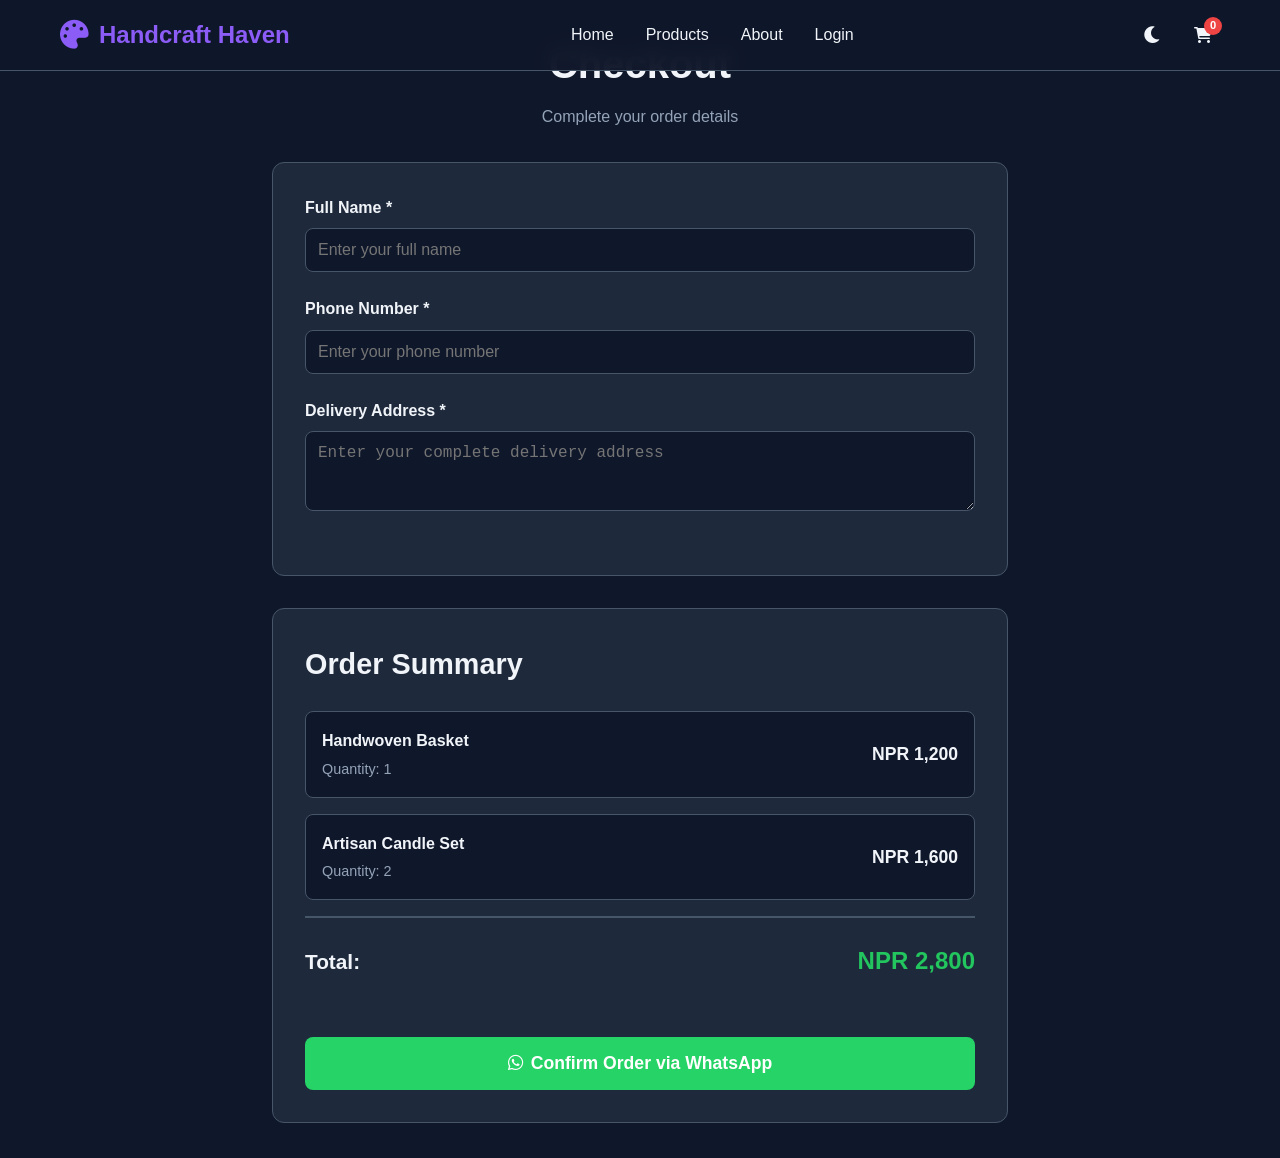
==== commit d94cb9d7: "Add new checkout page with WhatsApp integration and dark theme" ====
--- a/checkout.html
+++ b/checkout.html
@@ -10,218 +10,169 @@
         .checkout-container {
             max-width: 800px;
             margin: 0 auto;
-            padding: 100px 20px 50px;
-        }
-
+            padding: 2rem;
+            min-height: 100vh;
+        }
+        
         .checkout-header {
             text-align: center;
-            margin-bottom: 3rem;
-        }
-
+            margin-bottom: 2rem;
+        }
+        
         .checkout-header h1 {
+            color: var(--text-primary);
             font-size: 2.5rem;
-            margin-bottom: 1rem;
-            background: linear-gradient(135deg, var(--primary-color), var(--secondary-color));
-            -webkit-background-clip: text;
-            -webkit-text-fill-color: transparent;
-            background-clip: text;
-        }
-
-        .checkout-content {
-            display: grid;
-            grid-template-columns: 1fr 1fr;
-            gap: 3rem;
-            align-items: start;
-        }
-
+            margin-bottom: 0.5rem;
+        }
+        
         .checkout-form {
-            background-color: var(--dark-surface);
+            background: var(--dark-surface);
             padding: 2rem;
-            border-radius: 15px;
+            border-radius: 12px;
+            margin-bottom: 2rem;
             border: 1px solid var(--border-color);
         }
-
-        body.light-mode .checkout-form {
-            background-color: var(--light-bg);
-            border: 1px solid var(--light-border-color);
-        }
-
+        
         .form-group {
             margin-bottom: 1.5rem;
         }
-
+        
         .form-group label {
             display: block;
+            color: var(--text-primary);
+            font-weight: 600;
             margin-bottom: 0.5rem;
-            font-weight: 600;
-            color: var(--text-primary);
-        }
-
+        }
+        
         .form-group input,
         .form-group textarea {
             width: 100%;
-            padding: 12px;
+            padding: 0.75rem;
+            background: var(--dark-bg);
             border: 1px solid var(--border-color);
             border-radius: 8px;
-            background-color: var(--dark-bg);
             color: var(--text-primary);
             font-size: 1rem;
-            transition: all 0.3s ease;
-        }
-
-        body.light-mode .form-group input,
-        body.light-mode .form-group textarea {
-            background-color: var(--light-surface);
-            border: 1px solid var(--light-border-color);
-            color: var(--light-text-primary);
-        }
-
+            transition: border-color 0.3s ease;
+        }
+        
         .form-group input:focus,
         .form-group textarea:focus {
             outline: none;
             border-color: var(--primary-color);
-            box-shadow: 0 0 0 3px rgba(139, 92, 246, 0.1);
-        }
-
-        .form-group textarea {
-            resize: vertical;
-            min-height: 100px;
-        }
-
+        }
+        
         .order-summary {
-            background-color: var(--dark-surface);
+            background: var(--dark-surface);
             padding: 2rem;
-            border-radius: 15px;
+            border-radius: 12px;
             border: 1px solid var(--border-color);
-            position: sticky;
-            top: 100px;
-        }
-
-        body.light-mode .order-summary {
-            background-color: var(--light-bg);
-            border: 1px solid var(--light-border-color);
-        }
-
+        }
+        
         .order-summary h2 {
-            font-size: 1.5rem;
+            color: var(--text-primary);
             margin-bottom: 1.5rem;
-            color: var(--primary-color);
-        }
-
-        .order-items {
-            margin-bottom: 1.5rem;
-        }
-
+            font-size: 1.8rem;
+        }
+        
         .order-item {
             display: flex;
             justify-content: space-between;
             align-items: center;
-            padding: 0.75rem 0;
-            border-bottom: 1px solid var(--border-color);
-        }
-
-        body.light-mode .order-item {
-            border-bottom: 1px solid var(--light-border-color);
-        }
-
-        .order-item:last-child {
-            border-bottom: none;
-        }
-
+            padding: 1rem;
+            background: var(--dark-bg);
+            border-radius: 8px;
+            margin-bottom: 1rem;
+            border: 1px solid var(--border-color);
+        }
+        
+        .order-item-info {
+            flex: 1;
+        }
+        
         .order-item-name {
-            font-weight: 500;
-        }
-
+            color: var(--text-primary);
+            font-weight: 600;
+            margin-bottom: 0.25rem;
+        }
+        
+        .order-item-quantity {
+            color: var(--text-secondary);
+            font-size: 0.9rem;
+        }
+        
         .order-item-price {
-            color: var(--accent-color);
-            font-weight: bold;
-        }
-
+            color: var(--text-primary);
+            font-weight: 600;
+            font-size: 1.1rem;
+        }
+        
         .order-total {
             display: flex;
             justify-content: space-between;
             align-items: center;
-            padding: 1rem 0;
+            padding: 1.5rem 0;
             border-top: 2px solid var(--border-color);
-            font-size: 1.2rem;
-            font-weight: bold;
             margin-top: 1rem;
         }
-
-        body.light-mode .order-total {
-            border-top: 2px solid var(--light-border-color);
-        }
-
-        .total-price {
-            color: var(--accent-color);
-        }
-
-        .confirm-btn {
+        
+        .order-total-label {
+            color: var(--text-primary);
+            font-size: 1.3rem;
+            font-weight: 600;
+        }
+        
+        .order-total-amount {
+            color: var(--success-color);
+            font-size: 1.5rem;
+            font-weight: 700;
+        }
+        
+        .whatsapp-button {
             width: 100%;
-            background: linear-gradient(135deg, #25d366, #128c7e);
+            padding: 1rem 2rem;
+            background: #25d366;
             color: white;
             border: none;
-            padding: 15px;
-            border-radius: 10px;
+            border-radius: 8px;
             font-size: 1.1rem;
-            font-weight: bold;
+            font-weight: 600;
             cursor: pointer;
             transition: all 0.3s ease;
             display: flex;
             align-items: center;
             justify-content: center;
-            gap: 10px;
-            margin-top: 1.5rem;
-        }
-
-        .confirm-btn:hover {
+            gap: 0.5rem;
+            margin-top: 2rem;
+        }
+        
+        .whatsapp-button:hover {
+            background: #128c7e;
             transform: translateY(-2px);
-            box-shadow: 0 10px 25px rgba(37, 211, 102, 0.3);
-        }
-
-        .back-to-cart {
-            display: inline-flex;
-            align-items: center;
-            gap: 8px;
+        }
+        
+        .empty-cart {
+            text-align: center;
+            padding: 2rem;
             color: var(--text-secondary);
-            text-decoration: none;
-            margin-bottom: 2rem;
-            transition: color 0.3s ease;
-        }
-
-        .back-to-cart:hover {
-            color: var(--primary-color);
-        }
-
-        .error-message {
-            color: var(--error-color);
-            font-size: 0.9rem;
-            margin-top: 0.5rem;
-            display: none;
-        }
-
-        .form-group.error input {
-            border-color: var(--error-color);
-        }
-
-        .form-group.error .error-message {
-            display: block;
-        }
-
+        }
+        
+        .empty-cart i {
+            font-size: 3rem;
+            margin-bottom: 1rem;
+            opacity: 0.5;
+        }
+        
         @media (max-width: 768px) {
-            .checkout-content {
-                grid-template-columns: 1fr;
-                gap: 2rem;
-            }
-
             .checkout-container {
-                padding: 80px 15px 30px;
-            }
-
+                padding: 1rem;
+            }
+            
+            .checkout-form,
             .order-summary {
-                position: static;
-            }
-
+                padding: 1.5rem;
+            }
+            
             .checkout-header h1 {
                 font-size: 2rem;
             }
@@ -238,8 +189,8 @@
             </div>
             <ul class="nav-menu">
                 <li><a href="index.html" class="nav-link">Home</a></li>
-                <li><a href="index.html#products" class="nav-link">Products</a></li>
-                <li><a href="index.html#about" class="nav-link">About</a></li>
+                <li><a href="#products" class="nav-link">Products</a></li>
+                <li><a href="#about" class="nav-link">About</a></li>
                 <li><a href="login.html" class="nav-link">Login</a></li>
             </ul>
             <div class="nav-actions">
@@ -250,272 +201,160 @@
                     <i class="fas fa-shopping-cart"></i>
                     <span class="cart-count" id="cartCount">0</span>
                 </div>
-                <div class="hamburger">
-                    <span></span>
-                    <span></span>
-                    <span></span>
-                </div>
             </div>
         </div>
     </nav>
 
-    <!-- Checkout Section -->
-    <section class="checkout-section">
-        <div class="checkout-container">
-            <a href="index.html" class="back-to-cart">
-                <i class="fas fa-arrow-left"></i>
-                Back to Shopping
-            </a>
+    <div class="checkout-container">
+        <div class="checkout-header">
+            <h1>Checkout</h1>
+            <p style="color: var(--text-secondary);">Complete your order details</p>
+        </div>
 
-            <div class="checkout-header">
-                <h1>Checkout</h1>
-                <p>Complete your order details below</p>
-            </div>
+        <form class="checkout-form" id="checkoutForm">
+            <div class="form-group">
+                <label for="fullName">Full Name *</label>
+                <input type="text" id="fullName" name="fullName" required placeholder="Enter your full name">
+            </div>
+            
+            <div class="form-group">
+                <label for="phoneNumber">Phone Number *</label>
+                <input type="tel" id="phoneNumber" name="phoneNumber" required placeholder="Enter your phone number">
+            </div>
+            
+            <div class="form-group">
+                <label for="deliveryAddress">Delivery Address *</label>
+                <textarea id="deliveryAddress" name="deliveryAddress" rows="3" required placeholder="Enter your complete delivery address"></textarea>
+            </div>
+        </form>
 
-            <div id="checkoutContent">
-                <!-- Content will be loaded here -->
-            </div>
+        <div class="order-summary">
+            <h2>Order Summary</h2>
+            <div id="orderItems">
+                <!-- Cart items will be populated here -->
+            </div>
+            <div class="order-total">
+                <span class="order-total-label">Total:</span>
+                <span class="order-total-amount" id="totalAmount">NPR 0</span>
+            </div>
+            <button class="whatsapp-button" id="whatsappButton">
+                <i class="fab fa-whatsapp"></i>
+                Confirm Order via WhatsApp
+            </button>
         </div>
-    </section>
+    </div>
 
     <script>
-        // Global cart data - fallback if sessionStorage is empty
-        let cartData = [];
-
+        // Sample cart data - in real implementation, this would come from sessionStorage or global variable
+        let cartItems = [];
+        
         // Try to get cart from sessionStorage first
         try {
             const sessionCart = sessionStorage.getItem('cart');
             if (sessionCart) {
-                cartData = JSON.parse(sessionCart);
+                cartItems = JSON.parse(sessionCart);
             }
         } catch (e) {
-            console.log('SessionStorage not available, using fallback');
-        }
-
-        // Fallback: If no cart data, create sample data for testing
-        if (cartData.length === 0) {
-            cartData = [
-                { name: 'Handcrafted Notebook', price: 450, quantity: 1 },
-                { name: 'Wooden Pen Holder', price: 650, quantity: 2 }
+            console.log('Could not read cart from sessionStorage');
+        }
+        
+        // Fallback hardcoded sample items if cart is empty
+        if (cartItems.length === 0) {
+            cartItems = [
+                { id: 1, name: 'Handwoven Basket', price: 1200, quantity: 1 },
+                { id: 2, name: 'Artisan Candle Set', price: 800, quantity: 2 }
             ];
         }
-
-        // Initialize checkout page
-        function initCheckout() {
-            const checkoutContent = document.getElementById('checkoutContent');
-            
-            // Generate order summary HTML
-            const orderItemsHTML = cartData.map(item => `
-                <div class="order-item">
-                    <span class="order-item-name">${item.name} x${item.quantity}</span>
-                    <span class="order-item-price">NPR ${item.price * item.quantity}</span>
-                </div>
-            `).join('');
-
-            // Calculate total
-            const total = cartData.reduce((sum, item) => sum + (item.price * item.quantity), 0);
-
-            // Set checkout content
-            checkoutContent.innerHTML = `
-                <div class="checkout-content">
-                    <div class="checkout-form">
-                        <h2>Delivery Information</h2>
-                        <form id="checkoutForm">
-                            <div class="form-group">
-                                <label for="name">Full Name *</label>
-                                <input type="text" id="name" name="name" placeholder="Enter your full name" required>
-                                <span class="error-message">Please enter your full name</span>
-                            </div>
-
-                            <div class="form-group">
-                                <label for="phone">Phone Number *</label>
-                                <input type="tel" id="phone" name="phone" placeholder="+977-98XXXXXXXXX" required>
-                                <span class="error-message">Please enter a valid phone number</span>
-                            </div>
-
-                            <div class="form-group">
-                                <label for="address">Delivery Address *</label>
-                                <textarea id="address" name="address" placeholder="Enter your complete delivery address" required></textarea>
-                                <span class="error-message">Please enter your delivery address</span>
-                            </div>
-                        </form>
+        
+        function renderOrderSummary() {
+            const orderItemsContainer = document.getElementById('orderItems');
+            const totalAmountElement = document.getElementById('totalAmount');
+            
+            if (cartItems.length === 0) {
+                orderItemsContainer.innerHTML = `
+                    <div class="empty-cart">
+                        <i class="fas fa-shopping-cart"></i>
+                        <p>Your cart is empty</p>
                     </div>
-
-                    <div class="order-summary">
-                        <h2>Order Summary</h2>
-                        <div class="order-items">
-                            ${orderItemsHTML}
+                `;
+                totalAmountElement.textContent = 'NPR 0';
+                return;
+            }
+            
+            let total = 0;
+            let itemsHTML = '';
+            
+            cartItems.forEach(item => {
+                const itemTotal = item.price * item.quantity;
+                total += itemTotal;
+                
+                itemsHTML += `
+                    <div class="order-item">
+                        <div class="order-item-info">
+                            <div class="order-item-name">${item.name}</div>
+                            <div class="order-item-quantity">Quantity: ${item.quantity}</div>
                         </div>
-                        <div class="order-total">
-                            <span>Total:</span>
-                            <span class="total-price">NPR ${total}</span>
-                        </div>
-                        <button class="confirm-btn" onclick="confirmOrder()">
-                            <i class="fab fa-whatsapp"></i>
-                            Confirm Order via WhatsApp
-                        </button>
+                        <div class="order-item-price">NPR ${itemTotal.toLocaleString()}</div>
                     </div>
-                </div>
-            `;
-
-            setupFormValidation();
-        }
-
-        function setupFormValidation() {
-            const form = document.getElementById('checkoutForm');
-            const inputs = form.querySelectorAll('input, textarea');
-            
-            inputs.forEach(input => {
-                input.addEventListener('blur', () => validateField(input));
-                input.addEventListener('input', () => {
-                    if (input.parentElement.classList.contains('error')) {
-                        validateField(input);
-                    }
-                });
+                `;
             });
-        }
-
-        function validateField(field) {
-            const formGroup = field.parentElement;
-            const value = field.value.trim();
-
-            formGroup.classList.remove('error');
-
-            if (!value) {
-                formGroup.classList.add('error');
-                return false;
-            }
-
-            if (field.type === 'tel') {
-                const phoneRegex = /^(\+977[-\s]?)?98\d{8}$/;
-                if (!phoneRegex.test(value.replace(/[\s-]/g, ''))) {
-                    formGroup.classList.add('error');
-                    return false;
-                }
-            }
-
-            return true;
-        }
-
-        function validateForm() {
-            const form = document.getElementById('checkoutForm');
-            const inputs = form.querySelectorAll('input[required], textarea[required]');
-            let isValid = true;
-
-            inputs.forEach(input => {
-                if (!validateField(input)) {
-                    isValid = false;
-                }
-            });
-
-            return isValid;
-        }
-
-        function confirmOrder() {
-            if (!validateForm()) {
-                showError('Please fill in all required fields correctly');
-                return;
-            }
-
-            const name = document.getElementById('name').value.trim();
-            const phone = document.getElementById('phone').value.trim();
-            const address = document.getElementById('address').value.trim();
-
-            // Build items list for message
-            const itemsList = cartData.map(item => 
-                `${item.name} (x${item.quantity}) - NPR ${item.price * item.quantity}`
-            ).join(', ');
-
-            // Calculate total
-            const total = cartData.reduce((sum, item) => sum + (item.price * item.quantity), 0);
-
-            // Build WhatsApp message
-            const message = `Hello! New order from ${name}, Phone: ${phone}, Address: ${address}, Items: ${itemsList}, Total: NPR ${total}`;
-            
-            // Open WhatsApp
-            const whatsappUrl = `https://wa.me/9779847244773?text=${encodeURIComponent(message)}`;
-            window.open(whatsappUrl, '_blank');
-        }
-
-        function showError(message) {
-            const notification = document.createElement('div');
-            notification.className = 'notification';
-            notification.textContent = message;
-            
-            notification.style.cssText = `
-                position: fixed;
-                top: 100px;
-                right: 20px;
-                background: linear-gradient(135deg, #ef4444, #dc2626);
-                color: white;
-                padding: 15px 25px;
-                border-radius: 10px;
-                box-shadow: 0 10px 25px rgba(239, 68, 68, 0.3);
-                z-index: 10000;
-                font-weight: 600;
-                animation: slideIn 0.3s ease-out;
-                max-width: 300px;
-            `;
-            
-            document.body.appendChild(notification);
-            
-            setTimeout(() => {
-                notification.style.animation = 'slideOut 0.3s ease-out';
-                setTimeout(() => {
-                    notification.remove();
-                }, 300);
-            }, 3000);
-        }
-
-        function setupThemeToggle() {
-            const themeToggle = document.getElementById('themeToggle');
-            const themeIcon = document.getElementById('themeIcon');
-            const body = document.body;
-
-            // Load saved theme
-            const savedTheme = localStorage.getItem('theme');
-            if (savedTheme === 'light') {
-                body.classList.add('light-mode');
-                themeIcon.className = 'fas fa-sun';
-            }
-
-            themeToggle.addEventListener('click', () => {
-                const isLightMode = body.classList.toggle('light-mode');
-                
-                if (isLightMode) {
-                    themeIcon.className = 'fas fa-sun';
-                    localStorage.setItem('theme', 'light');
-                } else {
-                    themeIcon.className = 'fas fa-moon';
-                    localStorage.setItem('theme', 'dark');
-                }
-            });
-        }
-
-        // Mobile Navigation
-        function setupMobileNav() {
-            const hamburger = document.querySelector('.hamburger');
-            const navMenu = document.querySelector('.nav-menu');
-            const navLinks = document.querySelectorAll('.nav-link');
-
-            hamburger.addEventListener('click', () => {
-                hamburger.classList.toggle('active');
-                navMenu.classList.toggle('active');
-            });
-
-            navLinks.forEach(link => {
-                link.addEventListener('click', () => {
-                    hamburger.classList.remove('active');
-                    navMenu.classList.remove('active');
-                });
-            });
-        }
-
-        // Initialize everything when page loads
-        document.addEventListener('DOMContentLoaded', () => {
-            initCheckout();
-            setupThemeToggle();
-            setupMobileNav();
+            
+            orderItemsContainer.innerHTML = itemsHTML;
+            totalAmountElement.textContent = `NPR ${total.toLocaleString()}`;
+        }
+        
+        function formatWhatsAppMessage() {
+            const fullName = document.getElementById('fullName').value.trim();
+            const phoneNumber = document.getElementById('phoneNumber').value.trim();
+            const deliveryAddress = document.getElementById('deliveryAddress').value.trim();
+            
+            if (!fullName || !phoneNumber || !deliveryAddress) {
+                alert('Please fill in all required fields');
+                return null;
+            }
+            
+            let message = `Hello! New order from ${fullName}, Phone: ${phoneNumber}, Address: ${deliveryAddress}, Items: `;
+            
+            if (cartItems.length === 0) {
+                message += 'No items in cart';
+            } else {
+                const itemDescriptions = cartItems.map(item => 
+                    `${item.name} (Qty: ${item.quantity}, NPR ${(item.price * item.quantity).toLocaleString()})`
+                );
+                message += itemDescriptions.join(', ');
+            }
+            
+            const total = cartItems.reduce((sum, item) => sum + (item.price * item.quantity), 0);
+            message += `, Total: NPR ${total.toLocaleString()}`;
+            
+            return encodeURIComponent(message);
+        }
+        
+        // Event Listeners
+        document.getElementById('whatsappButton').addEventListener('click', function() {
+            const message = formatWhatsAppMessage();
+            if (message) {
+                const whatsappUrl = `https://wa.me/9779847244773?text=${message}`;
+                window.open(whatsappUrl, '_blank');
+            }
+        });
+        
+        // Theme toggle functionality
+        document.getElementById('themeToggle').addEventListener('click', function() {
+            document.body.classList.toggle('light-mode');
+            const icon = document.getElementById('themeIcon');
+            if (document.body.classList.contains('light-mode')) {
+                icon.classList.remove('fa-moon');
+                icon.classList.add('fa-sun');
+            } else {
+                icon.classList.remove('fa-sun');
+                icon.classList.add('fa-moon');
+            }
+        });
+        
+        // Initialize the page
+        document.addEventListener('DOMContentLoaded', function() {
+            renderOrderSummary();
         });
     </script>
 </body>
